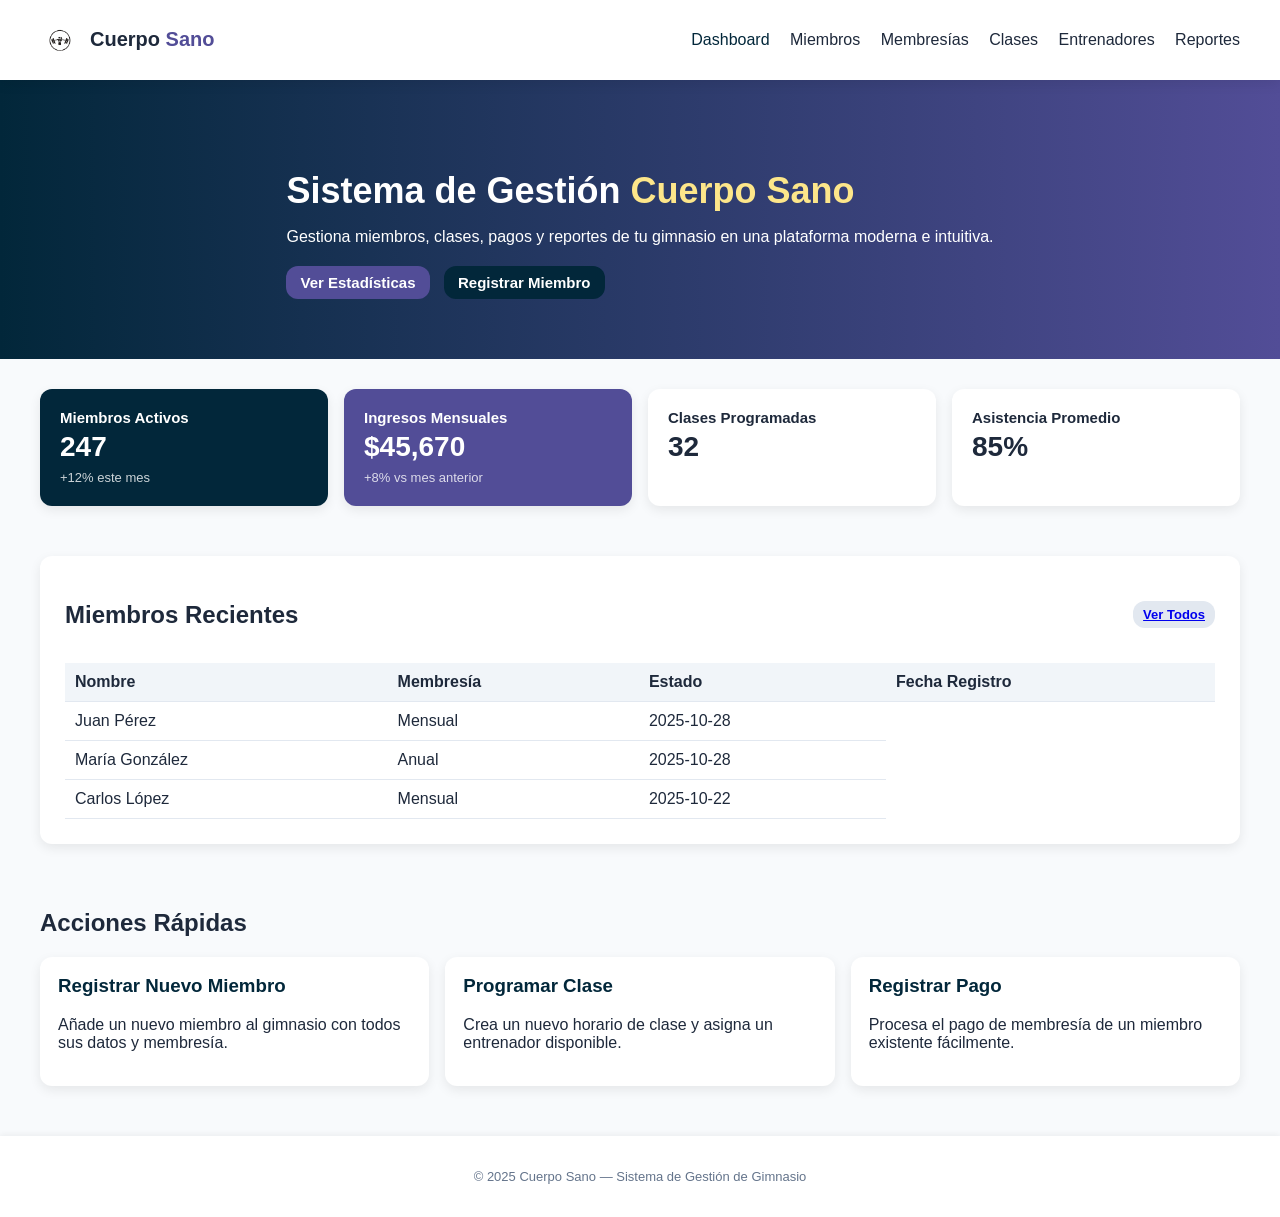
==== index.html @ febf60ef "primer commit" ====
<!DOCTYPE html>
<html lang="es">
<head>
  <meta charset="UTF-8">
  <meta name="viewport" content="width=device-width, initial-scale=1.0">
  <title>Cuerpo Sano - Dashboard</title>
  <link rel="stylesheet" href="/css/style.css">
</head>
<body>
  <header>
    <div class="logo">
      <img src="/img/logo.png" alt="Logo">
      <h1>Cuerpo <span>Sano</span></h1>
    </div>
    <nav>
      <a href="#" class="active">Dashboard</a>
      <a href="/page/miembros.html">Miembros</a>
      <a href="/page/gestion_membresia.html">Membresías</a>
      <a href="/page/clases.html">Clases</a>
      <a href="/page/entrenadores.html">Entrenadores</a>
      <a href="/page/reportes.html">Reportes</a>
    </nav>
  </header>

  <section class="hero">
    <div class="hero-text">
      <h2>Sistema de Gestión <span>Cuerpo Sano</span></h2>
      <p>Gestiona miembros, clases, pagos y reportes de tu gimnasio en una plataforma moderna e intuitiva.</p>
      <div class="hero-buttons">
        <button class="btn orange">Ver Estadísticas</button>
        <button class="btn blue">Registrar Miembro</button>
      </div>
    </div>
  </section>

  <section class="stats">
    <div class="stat-card blue">
      <h3>Miembros Activos</h3>
      <p class="value">247</p>
      <small>+12% este mes</small>
    </div>
    <div class="stat-card orange">
      <h3>Ingresos Mensuales</h3>
      <p class="value">$45,670</p>
      <small>+8% vs mes anterior</small>
    </div>
    <div class="stat-card white">
      <h3>Clases Programadas</h3>
      <p class="value">32</p>
      <small>Esta semana</small>
    </div>
    <div class="stat-card white">
      <h3>Asistencia Promedio</h3>
      <p class="value">85%</p>
      <small>+5% esta semana</small>
    </div>
  </section>

  <section class="members">
    <div class="section-header">
      <h2>Miembros Recientes</h2>
      <a href="#" class="btn small">Ver Todos</a>
    </div>
    <table>
      <thead>
        <tr>
          <th>Nombre</th>
          <th>Membresía</th>
          <th>Estado</th>
          <th>Fecha Registro</th>
        </tr>
      </thead>
      <tbody>
        <tr>
          <td>Juan Pérez</td>
          <td>Mensual</td>
         
          <td>2025-10-28</td>
        </tr>
        <tr>
          <td>María González</td>
          <td>Anual</td>
         
          <td>2025-10-28</td>
        </tr>
        <tr>
          <td>Carlos López</td>
          <td>Mensual</td>
          
          <td>2025-10-22</td>
        </tr>
      </tbody>
    </table>
  </section>

  <section class="actions_dash">
    <h2>Acciones Rápidas</h2>
    <div class="actions-grid">
      <div class="action-card">
        <h3>Registrar Nuevo Miembro</h3>
        <p>Añade un nuevo miembro al gimnasio con todos sus datos y membresía.</p>
      </div>
      <div class="action-card">
        <h3>Programar Clase</h3>
        <p>Crea un nuevo horario de clase y asigna un entrenador disponible.</p>
      </div>
      <div class="action-card">
        <h3>Registrar Pago</h3>
        <p>Procesa el pago de membresía de un miembro existente fácilmente.</p>
      </div>
    </div>
  </section>

  <footer>
    <p>© 2025 Cuerpo Sano — Sistema de Gestión de Gimnasio</p>
  </footer>
</body>
</html>
---- css/style.css ----
:root {
  --blue: #070845;
  --orange: #3000a0;
  --light-bg: #c7d1da;
  --text-dark: #031738;
  --text-light: #032048;
  --radius: 12px;
  --shadow: 0 4px 12px rgba(0, 0, 0, 0.08);
  font-family: "Segoe UI", Roboto, Arial, sans-serif;
}

body {
  margin: 0;
  background: var(--light-bg);
  color: var(--text-dark);
}

/* Header */
header {
  display: flex;
  justify-content: space-between;
  align-items: center;
  padding: 15px 40px;
  background: #fff;
  box-shadow: var(--shadow);
  position: sticky;
  top: 0;
  z-index: 10;
}
.logo {
  display: flex;
  align-items: center;
  gap: 10px;
}
.logo img {
  width: 90px;
  
}
.logo h1 {
  font-size: 20px;
}
.logo span {
  color: var(--orange);
}
nav a {
  text-decoration: none;
  color: var(--text-dark);
  font-weight: 500;
  margin-left: 18px;
  transition: 0.2s;
}
nav a.active, nav a:hover {
  color: var(--blue);
}

/* Hero */
.hero {
  background: linear-gradient(90deg, var(--blue), var(--orange));
  color: #fff;
  padding: 60px 40px;
  display: flex;
  justify-content: center;
}
.hero-text {
  max-width: 900px;
  text-align: left;
}
.hero-text h2 {
  font-size: 36px;
  margin-bottom: 10px;
}
.hero-text span {
  color: #fde68a;
}
.hero-buttons {
  margin-top: 20px;
}
.btn {
  padding: 10px 18px;
  border: none;
  border-radius: var(--radius);
  font-size: 15px;
  font-weight: 600;
  cursor: pointer;
}
.btn.orange {
  background: var(--orange);
  color: white;
  margin-right: 10px;
}
.btn.blue {
  background: var(--blue);
  color: white;
}
.btn.small {
  padding: 6px 12px;
  font-size: 13px;
}

/* Stats */
.stats {
  display: grid;
  grid-template-columns: repeat(auto-fit, minmax(200px, 1fr));
  gap: 16px;
  padding: 30px 40px;
}
.stat-card {
  border-radius: var(--radius);
  padding: 20px;
  box-shadow: var(--shadow);
  color: white;
}
.stat-card.white {
  background: #fff;
  color: var(--text-dark);
}
.stat-card.blue {
  background: var(--blue);
}
.stat-card.orange {
  background: var(--orange);
}
.stat-card h3 {
  font-size: 15px;
  margin: 0;
}
.stat-card .value {
  font-size: 28px;
  font-weight: bold;
  margin-top: 5px;
}
.stat-card small {
  font-size: 13px;
  color: rgba(255, 255, 255, 0.8);
}

/* Members table */
.members {
  background: #fff;
  margin: 20px 40px;
  padding: 25px;
  border-radius: var(--radius);
  box-shadow: var(--shadow);
}
.section-header {
  display: flex;
  justify-content: space-between;
  align-items: center;
  margin-bottom: 15px;
}
table {
  width: 100%;
  border-collapse: collapse;
}
thead {
  background: #f1f5f9;
}
th, td {
  text-align: left;
  padding: 10px;
  border-bottom: 1px solid #e2e8f0;
}
.badge {
  padding: 4px 10px;
  border-radius: 8px;
  font-size: 13px;
  font-weight: 600;
}
.badge.active {
  background: #dcfce7;
  color: #166534;
}

/* Actions */
.actions_dash {
  padding: 25px 40px 50px;
}
.actions-grid {
  display: grid;
  grid-template-columns: repeat(auto-fit, minmax(250px, 1fr));
  gap: 16px;
  margin-top: 15px;
}
.action-card {
  background: #fff;
  padding: 18px;
  border-radius: var(--radius);
  box-shadow: var(--shadow);
}
.action-card h3 {
  margin-top: 0;
  color: var(--blue);
}

/* Footer */
footer {
  text-align: center;
  padding: 20px;
  color: var(--text-light);
  font-size: 14px;
  background: #fff;
  box-shadow: 0 -2px 6px rgba(0,0,0,0.05);
}






/* HEADER */
header {
  display: flex;
  justify-content: space-between;
  align-items: center;
  padding: 15px 40px;
  background: #fff;
  box-shadow: var(--shadow);
}
.logo {
  display: flex;
  align-items: center;
  gap: 10px;
}
.logo img {
  width: 40px;
  height: 40px;
}
.logo span {
  color: var(--orange);
}
nav a {
  text-decoration: none;
  color: var(--text-dark);
  margin-left: 16px;
  font-weight: 500;
}
nav a.active,
nav a:hover {
  color: var(--blue);
}

/* TITLE BAR */
.title-bar {
  display: flex;
  justify-content: space-between;
  align-items: center;
  margin: 30px 40px 10px;
}
.title-bar h2 {
  margin: 0;
}
.title-bar p {
  color: var(--text-light);
  margin: 5px 0 0;
}
.btn.add {
  background: var(--blue);
  color: #fff;
  border: none;
  padding: 10px 16px;
  border-radius: var(--radius);
  font-weight: 600;
  cursor: pointer;
}

/* SEARCH BAR */
.search-bar {
  margin: 0 40px 30px;
}
.search-bar input {
  width: 100%;
  padding: 12px 16px;
  border-radius: var(--radius);
  border: 1px solid #e2e8f0;
  font-size: 15px;
  box-shadow: inset 0 1px 3px rgba(0,0,0,0.05);
}

/* GRID */
.members-grid {
  display: grid;
  grid-template-columns: repeat(auto-fit, minmax(350px, 1fr));
  gap: 20px;
  padding: 0 40px 40px;
}

/* MEMBER CARD */
.member-card {
  background: #fff;
  border-radius: var(--radius);
  box-shadow: var(--shadow);
  padding: 20px;
  position: relative;
}
.member-card h3 {
  margin: 10px 0 8px;
}
.member-card p {
  margin: 4px 0;
  font-size: 15px;
  color: var(--text-dark);
}
.avatar {
  font-size: 40px;
}
.status {
  position: absolute;
  top: 15px;
  right: 15px;
  padding: 4px 10px;
  border-radius: 20px;
  font-size: 13px;
  font-weight: 600;
  color: #fff;
}
.status.active {
  background: var(--blue);
}
.status.expired {
  background: var(--orange);
}
.discount {
  font-weight: 600;
}
.student {
  color: var(--blue);
}
.senior {
  color: var(--orange);
}

/* BUTTONS */
.actions_mem {
  margin-top: 12px;
  display: flex;
  gap: 10px;
}
.btn {
  padding: 8px 12px;
  border-radius: var(--radius);
  border: none;
  cursor: pointer;
  font-weight: 600;
}
.btn.edit {
  background: #e2e8f0;
}
.btn.delete {
  background: #fee2e2;
  color: #b91c1c;
}
.btn:hover {
  opacity: 0.9;
}

/* FOOTER */
footer {
  text-align: center;
  padding: 20px;
  font-size: 13px;
  color: var(--text-light);
  background: #fff;
  box-shadow: 0 -2px 6px rgba(0,0,0,0.05);
}


:root {
  --blue: #02273a;
  --orange: #524d97;
  --bg: #f8fafc;
  --text-dark: #1e293b;
  --text-light: #64748b;
  --radius: 12px;
  --shadow: 0 4px 12px rgba(0, 0, 0, 0.08);
  font-family: "Segoe UI", Roboto, Arial, sans-serif;
}

body {
  margin: 0;
  background: var(--bg);
  color: var(--text-dark);
}

/* HEADER */
header {
  display: flex;
  justify-content: space-between;
  align-items: center;
  padding: 15px 40px;
  background: #fff;
  box-shadow: var(--shadow);
}
.logo {
  display: flex;
  align-items: center;
  gap: 10px;
}
.logo img {
  width: 40px;
}
.logo span {
  color: var(--orange);
}
nav a {
  text-decoration: none;
  color: var(--text-dark);
  margin-left: 16px;
  font-weight: 500;
}
nav a.active,
nav a:hover {
  color: var(--blue);
}

/* TITLE BAR */
.title-bar {
  display: flex;
  justify-content: space-between;
  align-items: center;
  margin: 30px 40px 10px;
}
.title-bar p {
  color: var(--text-light);
  margin-top: 5px;
}
.btn.add {
  background: var(--blue);
  color: white;
  border: none;
  padding: 10px 16px;
  border-radius: var(--radius);
  font-weight: 600;
  cursor: pointer;
}

/* PLANS */
.plans {
  display: grid;
  grid-template-columns: repeat(auto-fit, minmax(320px, 1fr));
  gap: 20px;
  margin: 0 40px 30px;
}
.plan-card {
  background: #fff;
  border-radius: var(--radius);
  box-shadow: var(--shadow);
  padding: 25px;
  position: relative;
}
.plan-card.highlight {
  background: linear-gradient(135deg, var(--blue), var(--orange));
  color: #fff;
}
.tag {
  position: absolute;
  top: 15px;
  right: 15px;
  background: #fff;
  color: var(--orange);
  padding: 3px 10px;
  border-radius: 20px;
  font-size: 12px;
  font-weight: 600;
}
.plan-card h3 {
  margin-top: 0;
}
.price {
  font-size: 28px;
  font-weight: bold;
}
.old {
  text-decoration: line-through;
  font-size: 15px;
  opacity: 0.8;
}
.valid {
  color: var(--text-light);
}
.plan-card ul {
  padding-left: 20px;
  margin-top: 10px;
  margin-bottom: 20px;
}
.plan-card ul li {
  margin: 6px 0;
}
.btn.primary {
  background: var(--blue);
  color: #fff;
  border: none;
  padding: 10px 14px;
  border-radius: var(--radius);
  font-weight: 600;
  cursor: pointer;
}

/* DISCOUNTS */
.discounts {
  display: flex;
  gap: 15px;
  margin: 0 40px 30px;
}
.discount-card {
  flex: 1;
  background: #fefce8;
  border-radius: var(--radius);
  padding: 15px;
  border-left: 4px solid #facc15;
  box-shadow: var(--shadow);
}
.discount-card.orange {
  background: #fff7ed;
  border-color: var(--orange);
}

/* TABLE */
.memberships-table {
  margin: 0 40px 40px;
  background: #fff;
  padding: 20px;
  border-radius: var(--radius);
  box-shadow: var(--shadow);
}
table {
  width: 100%;
  border-collapse: collapse;
}
th, td {
  text-align: left;
  padding: 10px;
  border-bottom: 1px solid #e2e8f0;
}
.btn.small {
  background: #e2e8f0;
  border: none;
  border-radius: var(--radius);
  padding: 6px 10px;
  font-weight: 600;
  cursor: pointer;
}

/* FOOTER */
footer {
  text-align: center;
  padding: 20px;
  color: var(--text-light);
  background: #fff;
  box-shadow: 0 -2px 6px rgba(0,0,0,0.05);
}

:root {
  --blue: #02273a;
  --orange: #524d97;
  --bg: #f8fafc;
  --text-dark: #1e293b;
  --text-light: #64748b;
  --radius: 12px;
  --shadow: 0 4px 12px rgba(0, 0, 0, 0.08);
  font-family: "Segoe UI", Roboto, Arial, sans-serif;
}

body {
  margin: 0;
  background: var(--bg);
  color: var(--text-dark);
}

/* HEADER */
header {
  display: flex;
  justify-content: space-between;
  align-items: center;
  padding: 15px 40px;
  background: #fff;
  box-shadow: var(--shadow);
}
.logo {
  display: flex;
  align-items: center;
  gap: 10px;
}
.logo img {
  width: 40px;
}
.logo span {
  color: var(--orange);
}
nav a {
  text-decoration: none;
  color: var(--text-dark);
  margin-left: 16px;
  font-weight: 500;
}
nav a.active,
nav a:hover {
  color: var(--blue);
}

/* TITLE BAR */
.title-bar {
  display: flex;
  justify-content: space-between;
  align-items: center;
  margin: 30px 40px 10px;
}
.title-bar p {
  color: var(--text-light);
  margin-top: 5px;
}
.btn.add {
  background: var(--blue);
  color: white;
  border: none;
  padding: 10px 16px;
  border-radius: var(--radius);
  font-weight: 600;
  cursor: pointer;
}

/* GRID */
.classes-grid {
  display: grid;
  grid-template-columns: repeat(auto-fit, minmax(320px, 1fr));
  gap: 20px;
  padding: 0 40px 40px;
}

/* CARD */
.class-card {
  background: #fff;
  border-radius: var(--radius);
  box-shadow: var(--shadow);
  padding: 20px;
  position: relative;
}
.class-card h3 {
  margin-top: 0;
}
.class-card p {
  margin: 4px 0;
  color: var(--text-dark);
}
.status {
  position: absolute;
  top: 15px;
  right: 15px;
  font-size: 13px;
  font-weight: 600;
  padding: 4px 10px;
  border-radius: 20px;
  color: #fff;
}
.status.available {
  background: var(--blue);
}
.status.full {
  background: var(--red);
}

/* CAPACITY */
.capacity {
  margin-top: 10px;
}
.capacity span {
  font-size: 14px;
  color: var(--text-light);
}
.bar {
  background: #e5e7eb;
  height: 6px;
  border-radius: 10px;
  margin-top: 4px;
}
.fill {
  height: 6px;
  border-radius: 10px;
}
.fill.blue {
  background: var(--blue);
}
.fill.orange {
  background: var(--orange);
}
.fill.red {
  background: var(--red);
}

/* BUTTONS */
.actions {
  display: flex;
  justify-content: space-between;
  margin-top: 15px;
}
.btn {
  padding: 8px 14px;
  border-radius: var(--radius);
  border: none;
  cursor: pointer;
  font-weight: 600;
  background: #e2e8f0;
}
.btn.primary {
  background: var(--blue);
  color: #fff;
}
.btn:hover {
  opacity: 0.9;
}

/* FOOTER */
footer {
  text-align: center;
  padding: 20px;
  color: var(--text-light);
  background: #fff;
  box-shadow: 0 -2px 6px rgba(0,0,0,0.05);
}

:root {
  --blue: #02273a;
  --orange: #524d97;
  --bg: #f8fafc;
  --text-dark: #1e293b;
  --text-light: #64748b;
  --radius: 12px;
  --shadow: 0 4px 12px rgba(0, 0, 0, 0.08);
  font-family: "Segoe UI", Roboto, Arial, sans-serif;
}

body {
  margin: 0;
  background: var(--bg);
  color: var(--text-dark);
}

/* HEADER */
header {
  display: flex;
  justify-content: space-between;
  align-items: center;
  padding: 15px 40px;
  background: #fff;
  box-shadow: var(--shadow);
}
.logo {
  display: flex;
  align-items: center;
  gap: 10px;
}
.logo img {
  width: 40px;
}
.logo span {
  color: var(--orange);
}
nav a {
  text-decoration: none;
  color: var(--text-dark);
  margin-left: 16px;
  font-weight: 500;
}
nav a.active,
nav a:hover {
  color: var(--blue);
}

/* TITLE BAR */
.title-bar {
  display: flex;
  justify-content: space-between;
  align-items: center;
  margin: 30px 40px 10px;
}
.title-bar p {
  color: var(--text-light);
  margin-top: 5px;
}
.btn.add {
  background: var(--blue);
  color: white;
  border: none;
  padding: 10px 16px;
  border-radius: var(--radius);
  font-weight: 600;
  cursor: pointer;
}

/* GRID */
.trainers-grid {
  display: grid;
  grid-template-columns: repeat(auto-fit, minmax(320px, 1fr));
  gap: 20px;
  padding: 0 40px 40px;
}

/* CARD */
.trainer-card {
  background: #fff;
  border-radius: var(--radius);
  box-shadow: var(--shadow);
  padding: 20px;
  position: relative;
  text-align: left;
}
.avatar {
  width: 55px;
  height: 55px;
  border-radius: 50%;
  background: linear-gradient(135deg, var(--blue), var(--orange));
  color: #fff;
  font-weight: bold;
  font-size: 20px;
  display: flex;
  align-items: center;
  justify-content: center;
  margin-bottom: 10px;
}
.trainer-card h3 {
  margin: 0;
  display: flex;
  justify-content: space-between;
  align-items: center;
}
.rating {
  font-size: 14px;
  color: #f59e0b;
}
.trainer-card p {
  margin: 6px 0;
  color: var(--text-dark);
}
.specialties, .classes {
  margin-top: 10px;
}
.tag {
  display: inline-block;
  padding: 4px 10px;
  border-radius: 12px;
  font-size: 13px;
  font-weight: 600;
  color: #fff;
  margin: 3px 3px 0 0;
}
.tag.blue { background: var(--blue); }
.tag.orange { background: var(--orange); }
.tag.red { background: var(--red); }

/* BUTTONS */
.actions {
  display: flex;
  justify-content: space-between;
  margin-top: 15px;
}
.btn {
  padding: 8px 14px;
  border-radius: var(--radius);
  border: none;
  cursor: pointer;
  font-weight: 600;
  background: #e2e8f0;
}
.btn.primary {
  background: var(--blue);
  color: #fff;
}
.btn:hover {
  opacity: 0.9;
}

/* FOOTER */
footer {
  text-align: center;
  padding: 20px;
  color: var(--text-light);
  background: #fff;
  box-shadow: 0 -2px 6px rgba(0,0,0,0.05);
}

:root {
  --blue: #02273a;
  --orange: #524d97;
  --bg: #f8fafc;
  --text-dark: #1e293b;
  --text-light: #64748b;
  --radius: 12px;
  --shadow: 0 4px 12px rgba(0, 0, 0, 0.08);
  font-family: "Segoe UI", Roboto, Arial, sans-serif;
}

body {
  margin: 0;
  background: var(--bg);
  color: var(--text-dark);
}

/* HEADER */
header {
  display: flex;
  justify-content: space-between;
  align-items: center;
  padding: 15px 40px;
  background: #fff;
  box-shadow: var(--shadow);
}
.logo {
  display: flex;
  align-items: center;
  gap: 10px;
}
.logo img {
  width: 40px;
}
.logo span {
  color: var(--orange);
}
nav a {
  text-decoration: none;
  color: var(--text-dark);
  margin-left: 16px;
  font-weight: 500;
}
nav a.active,
nav a:hover {
  color: var(--blue);
}

/* TITLE BAR */
.title-bar {
  display: flex;
  justify-content: space-between;
  align-items: center;
  margin: 30px 40px 10px;
}
.title-bar p {
  color: var(--text-light);
  margin-top: 5px;
}
.btn.add {
  background: var(--blue);
  color: white;
  border: none;
  padding: 10px 16px;
  border-radius: var(--radius);
  font-weight: 600;
  cursor: pointer;
}

/* SUMMARY CARDS */
.summary {
  display: grid;
  grid-template-columns: repeat(auto-fit, minmax(220px, 1fr));
  gap: 16px;
  margin: 0 40px 30px;
}
.card {
  border-radius: var(--radius);
  box-shadow: var(--shadow);
  padding: 18px;
  background: #fff;
}
.card.blue {
  background: var(--blue);
  color: white;
}
.card.orange {
  background: var(--orange);
  color: white;
}
.card h3 {
  margin: 0;
  font-size: 15px;
}
.value {
  font-size: 26px;
  font-weight: bold;
  margin: 5px 0;
}
small {
  font-size: 13px;
  color: var(--text-light);
}

/* CHART */
.chart {
  background: #fff;
  margin: 0 40px 30px;
  border-radius: var(--radius);
  box-shadow: var(--shadow);
  padding: 20px;
}
.bars {
  display: flex;
  align-items: flex-end;
  justify-content: space-around;
  height: 180px;
  margin-top: 10px;
}
.bar {
  width: 30px;
  background: var(--blue);
  border-radius: 8px 8px 0 0;
  text-align: center;
  color: #fff;
  position: relative;
}
.bar span {
  position: absolute;
  bottom: -20px;
  width: 100%;
  color: var(--text-light);
  font-size: 13px;
}

/* STATS GRID */
.stats-grid {
  display: grid;
  grid-template-columns: repeat(auto-fit, minmax(350px, 1fr));
  gap: 20px;
  margin: 0 40px 40px;
}
.stats-grid .card {
  background: #fff;
  border-radius: var(--radius);
  box-shadow: var(--shadow);
  padding: 20px;
}

/* PROGRESS */
.progress p {
  display: flex;
  justify-content: space-between;
  margin: 8px 0 2px;
}
.bar {
  height: 8px;
  background: #e2e8f0;
  border-radius: 10px;
  margin-bottom: 6px;
}
.fill.orange {
  height: 8px;
  background: var(--orange);
  border-radius: 10px;
}

/* RANKING */
.ranking {
  list-style: none;
  padding: 0;
  margin: 0;
}
.ranking li {
  display: flex;
  justify-content: space-between;
  align-items: center;
  padding: 6px 0;
  border-bottom: 1px solid #e5e7eb;
}
.rank {
  display: inline-block;
  width: 22px;
  height: 22px;
  text-align: center;
  border-radius: 50%;
  color: white;
  font-size: 13px;
  font-weight: bold;
  margin-right: 10px;
}
.rank.blue { background: var(--blue); }
.rank.orange { background: var(--orange); }
.rank.green { background: var(--green); }
.rank.gray { background: var(--gray); }
.right {
  font-size: 14px;
  color: var(--text-light);
}
.right small {
  color: var(--text-light);
  font-size: 12px;
  margin-left: 6px;
}

/* FOOTER */
footer {
  text-align: center;
  padding: 20px;
  color: var(--text-light);
  background: #fff;
  box-shadow: 0 -2px 6px rgba(0,0,0,0.05);
}
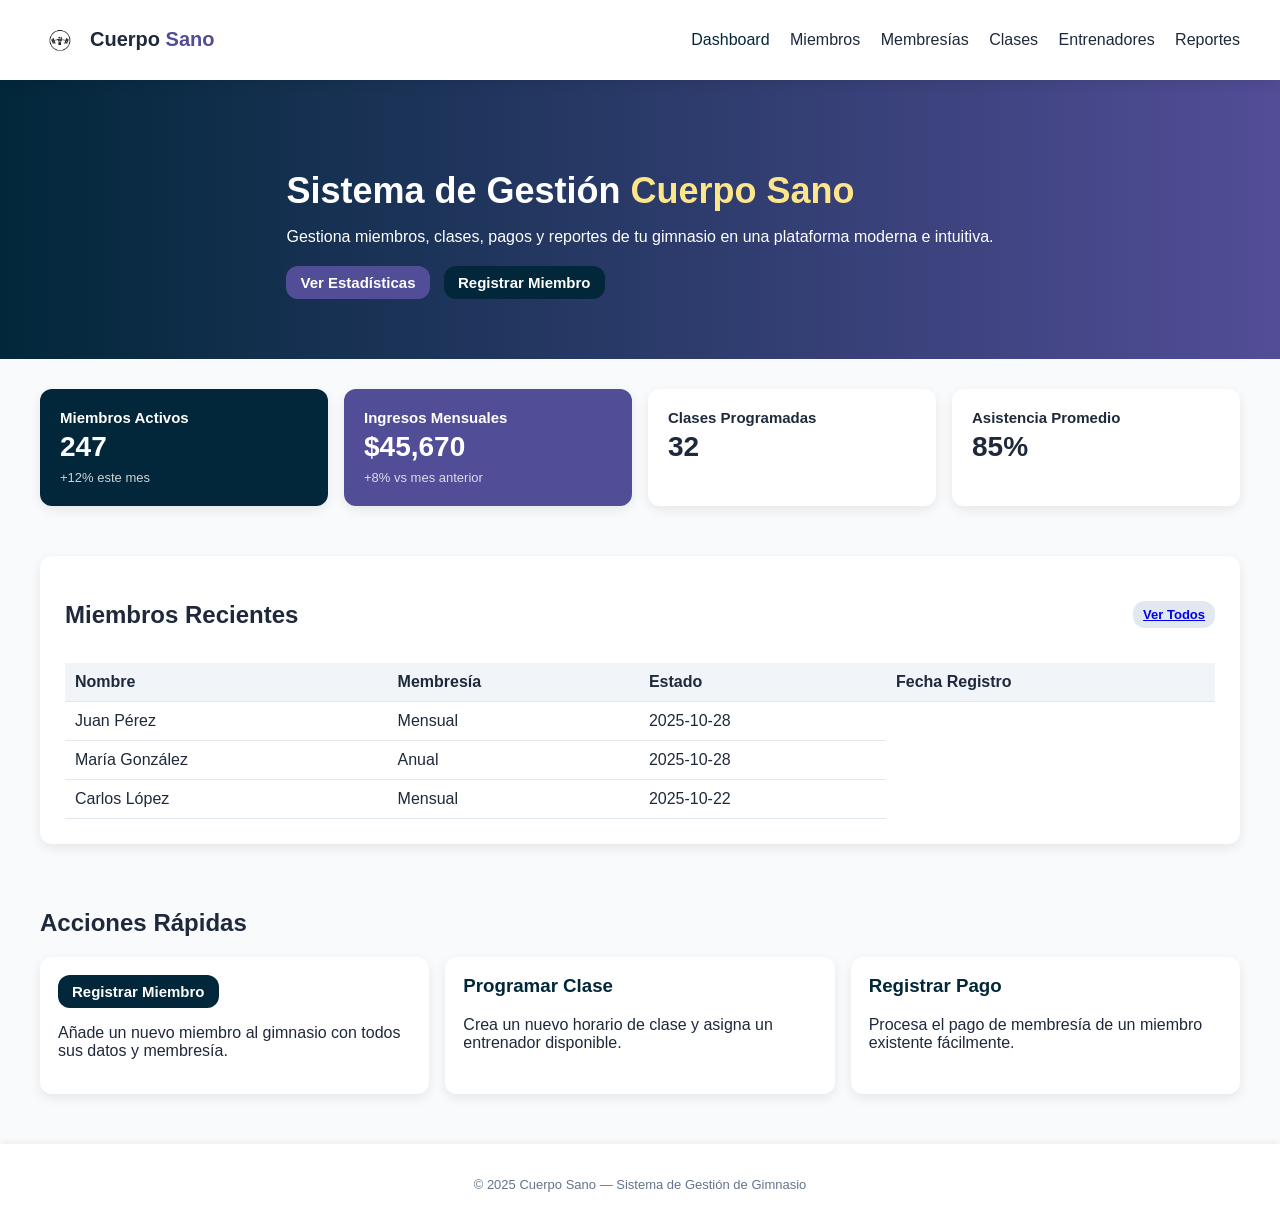
==== commit a1b34e28: "miembro" ====
--- a/index.html
+++ b/index.html
@@ -4,7 +4,7 @@
   <meta charset="UTF-8">
   <meta name="viewport" content="width=device-width, initial-scale=1.0">
   <title>Cuerpo Sano - Dashboard</title>
-  <link rel="stylesheet" href="/css/style.css">
+  <link rel="stylesheet" href="css/style.css">
 </head>
 <body>
   <header>
@@ -28,7 +28,7 @@
       <p>Gestiona miembros, clases, pagos y reportes de tu gimnasio en una plataforma moderna e intuitiva.</p>
       <div class="hero-buttons">
         <button class="btn orange">Ver Estadísticas</button>
-        <button class="btn blue">Registrar Miembro</button>
+        <button class="btn blue" id="btn-abrir-modal">Registrar Miembro</button>
       </div>
     </div>
   </section>
@@ -97,7 +97,7 @@
     <h2>Acciones Rápidas</h2>
     <div class="actions-grid">
       <div class="action-card">
-        <h3>Registrar Nuevo Miembro</h3>
+        <button class="btn blue" id="btn-abrir-modal">Registrar Miembro</button>
         <p>Añade un nuevo miembro al gimnasio con todos sus datos y membresía.</p>
       </div>
       <div class="action-card">
@@ -114,5 +114,54 @@
   <footer>
     <p>© 2025 Cuerpo Sano — Sistema de Gestión de Gimnasio</p>
   </footer>
+
+<div id="modal-crear-miembro" class="modal-overlay hidden">
+  <div class="modal-content">
+    
+    <button id="btn-cerrar-modal" class="modal-close-btn">&times;</button>
+    
+    <h2>Registrar Nuevo Miembro</h2>
+    <p>Completa los datos para añadir un nuevo miembro.</p>
+    
+    <form id="form-crear-miembro">
+      <div class="form-group">
+        <label for="input-nombre">Nombre(s)</label>
+        <input type="text" id="input-nombre" name="first_name" required>
+      </div>
+      
+      <div class="form-group">
+        <label for="input-apellido">Apellido(s)</label>
+        <input type="text" id="input-apellido" name="last_name" required>
+      </div>
+      
+      <div class="form-group">
+        <label for="input-email">Email</label>
+        <input type="email" id="input-email" name="email" required>
+      </div>
+
+      <div class="form-group">
+        <label for="input-dni">DNI</label>
+        <input type="text" id="input-dni" name="dni" required>
+      </div>
+      
+      <div class="form-group">
+        <label for="input-telefono">Teléfono</label>
+        <input type="tel" id="input-telefono" name="phone">
+      </div>
+      
+      <div class="form-group">
+        <label for="input-nacimiento">Fecha de Nacimiento</label>
+        <input type="date" id="input-nacimiento" name="birth_date">
+      </div>
+      
+      <div class="form-actions">
+        <button type="button" id="btn-cancelar-modal" class="btn btn-cancel">Cancelar</button>
+        <button type="submit" class="btn btn-submit">Guardar Miembro</button>
+      </div>
+    </form>
+    
+  </div>
+</div>
+<script src="/js/index.js" defer></script>
 </body>
 </html>
--- a/css/style.css
+++ b/css/style.css
@@ -1090,3 +1090,97 @@
   background: #fff;
   box-shadow: 0 -2px 6px rgba(0,0,0,0.05);
 }
+/* ==== ESTILOS DEL MODAL (Pégalos al final de style.css) ==== */
+
+/* El fondo oscuro que cubre la página */
+.modal-overlay {
+  position: fixed;
+  top: 0;
+  left: 0;
+  width: 100%;
+  height: 100%;
+  background: rgba(0, 0, 0, 0.6);
+  display: flex;
+  align-items: center;
+  justify-content: center;
+  z-index: 1000;
+  opacity: 1;
+  transition: opacity 0.3s ease;
+}
+
+/* El contenedor blanco del formulario */
+.modal-content {
+  background: #fff;
+  padding: 25px 30px;
+  border-radius: var(--radius);
+  box-shadow: var(--shadow);
+  width: 100%;
+  max-width: 500px;
+  position: relative;
+  transform: translateY(0);
+  transition: transform 0.3s ease;
+}
+
+/* La clase MÁS IMPORTANTE que oculta el modal */
+.modal-overlay.hidden {
+  opacity: 0;
+  pointer-events: none; /* No se puede hacer clic cuando está oculto */
+}
+.modal-overlay.hidden .modal-content {
+  /* Efecto de que "cae" un poquito */
+  transform: translateY(-20px);
+}
+
+/* Botón de cerrar (la 'X') */
+.modal-close-btn {
+  position: absolute;
+  top: 10px;
+  right: 15px;
+  font-size: 28px;
+  color: #aaa;
+  background: none;
+  border: none;
+  cursor: pointer;
+  padding: 0;
+  line-height: 1;
+}
+.modal-close-btn:hover {
+  color: #333;
+}
+
+/* Estilos del Formulario dentro del modal */
+.form-group {
+  margin-bottom: 15px;
+}
+.form-group label {
+  display: block;
+  margin-bottom: 5px;
+  font-weight: 600;
+  color: var(--text-dark);
+}
+.form-group input {
+  width: 100%;
+  padding: 10px 12px;
+  border: 1px solid #ccc;
+  border-radius: 8px;
+  font-size: 15px;
+  box-sizing: border-box; /* Importante */
+}
+
+.form-actions {
+  margin-top: 25px;
+  display: flex;
+  justify-content: flex-end;
+  gap: 10px;
+}
+.form-actions .btn {
+  padding: 10px 16px;
+}
+.form-actions .btn.btn-cancel {
+  background: #e2e8f0;
+  color: var(--text-dark);
+}
+.form-actions .btn.btn-submit {
+  background: var(--blue);
+  color: #fff;
+}
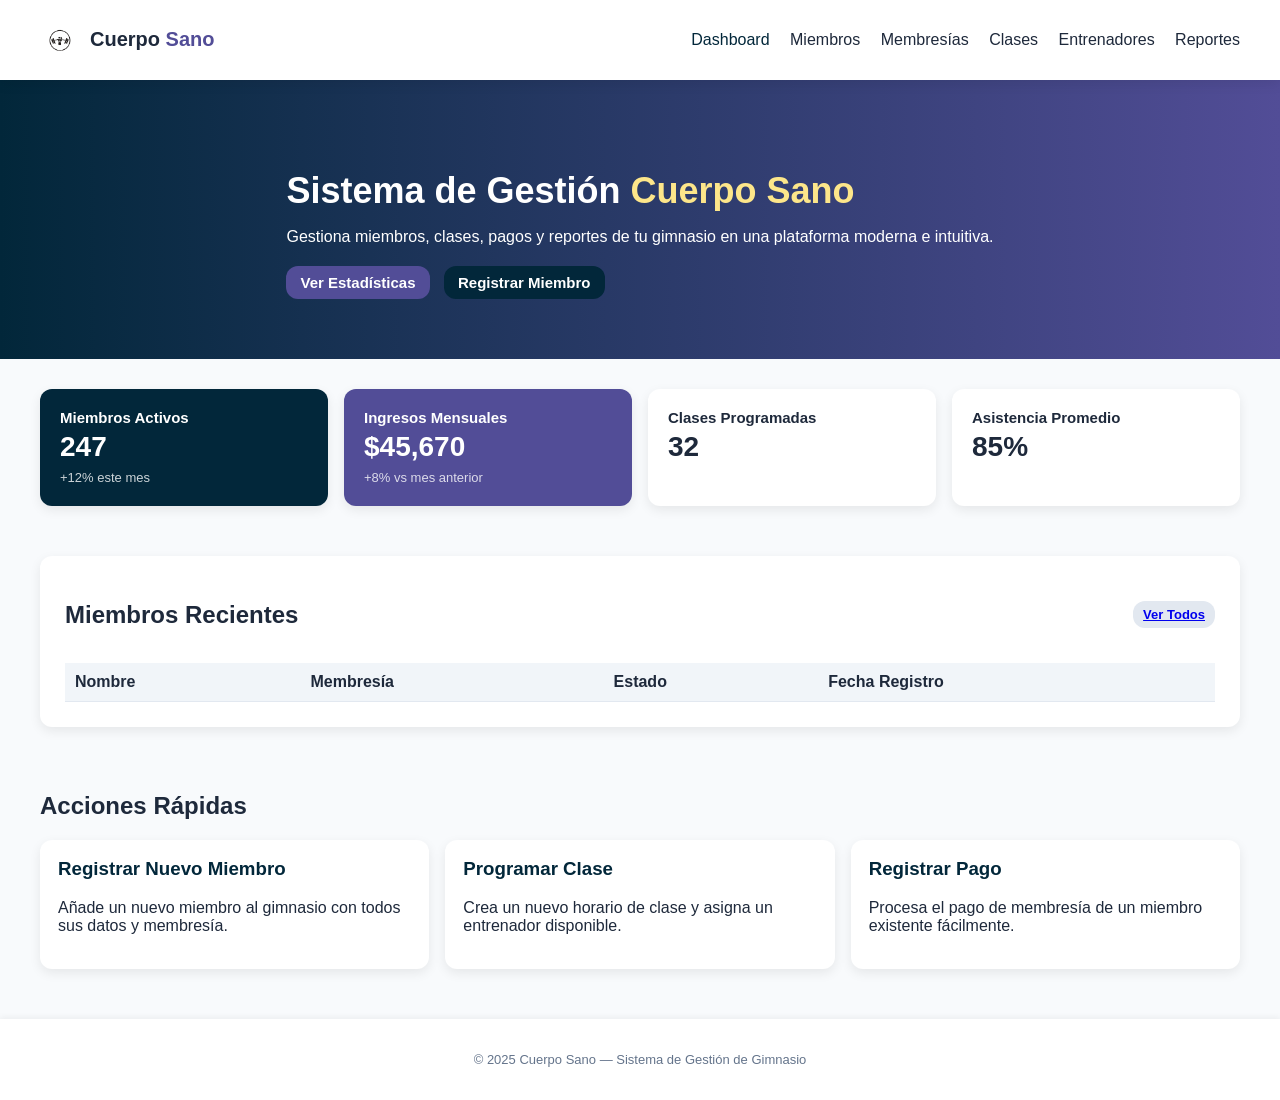
==== commit 7c40a137: "Cambios" ====
--- a/index.html
+++ b/index.html
@@ -4,7 +4,7 @@
   <meta charset="UTF-8">
   <meta name="viewport" content="width=device-width, initial-scale=1.0">
   <title>Cuerpo Sano - Dashboard</title>
-  <link rel="stylesheet" href="css/style.css">
+  <link rel="stylesheet" href="/css/style.css">
 </head>
 <body>
   <header>
@@ -28,17 +28,17 @@
       <p>Gestiona miembros, clases, pagos y reportes de tu gimnasio en una plataforma moderna e intuitiva.</p>
       <div class="hero-buttons">
         <button class="btn orange">Ver Estadísticas</button>
-        <button class="btn blue" id="btn-abrir-modal">Registrar Miembro</button>
+        <button class="btn blue">Registrar Miembro</button>
       </div>
     </div>
   </section>
 
   <section class="stats">
-    <div class="stat-card blue">
-      <h3>Miembros Activos</h3>
-      <p class="value">247</p>
-      <small>+12% este mes</small>
-    </div>
+    <div class="stat-card blue" >
+  <h3>Miembros Activos</h3>
+  <p class="value" id="active-members-count">247</p> 
+  <small id="active-members-percent">+12% este mes</small>
+</div>
     <div class="stat-card orange">
       <h3>Ingresos Mensuales</h3>
       <p class="value">$45,670</p>
@@ -56,10 +56,10 @@
     </div>
   </section>
 
-  <section class="members">
+ <section class="members">
     <div class="section-header">
       <h2>Miembros Recientes</h2>
-      <a href="#" class="btn small">Ver Todos</a>
+      <a href="/page/miembros.html" class="btn small">Ver Todos</a>
     </div>
     <table>
       <thead>
@@ -71,25 +71,7 @@
         </tr>
       </thead>
       <tbody>
-        <tr>
-          <td>Juan Pérez</td>
-          <td>Mensual</td>
-         
-          <td>2025-10-28</td>
-        </tr>
-        <tr>
-          <td>María González</td>
-          <td>Anual</td>
-         
-          <td>2025-10-28</td>
-        </tr>
-        <tr>
-          <td>Carlos López</td>
-          <td>Mensual</td>
-          
-          <td>2025-10-22</td>
-        </tr>
-      </tbody>
+        </tbody>
     </table>
   </section>
 
@@ -97,7 +79,7 @@
     <h2>Acciones Rápidas</h2>
     <div class="actions-grid">
       <div class="action-card">
-        <button class="btn blue" id="btn-abrir-modal">Registrar Miembro</button>
+        <h3>Registrar Nuevo Miembro</h3>
         <p>Añade un nuevo miembro al gimnasio con todos sus datos y membresía.</p>
       </div>
       <div class="action-card">
@@ -114,54 +96,5 @@
   <footer>
     <p>© 2025 Cuerpo Sano — Sistema de Gestión de Gimnasio</p>
   </footer>
-
-<div id="modal-crear-miembro" class="modal-overlay hidden">
-  <div class="modal-content">
-    
-    <button id="btn-cerrar-modal" class="modal-close-btn">&times;</button>
-    
-    <h2>Registrar Nuevo Miembro</h2>
-    <p>Completa los datos para añadir un nuevo miembro.</p>
-    
-    <form id="form-crear-miembro">
-      <div class="form-group">
-        <label for="input-nombre">Nombre(s)</label>
-        <input type="text" id="input-nombre" name="first_name" required>
-      </div>
-      
-      <div class="form-group">
-        <label for="input-apellido">Apellido(s)</label>
-        <input type="text" id="input-apellido" name="last_name" required>
-      </div>
-      
-      <div class="form-group">
-        <label for="input-email">Email</label>
-        <input type="email" id="input-email" name="email" required>
-      </div>
-
-      <div class="form-group">
-        <label for="input-dni">DNI</label>
-        <input type="text" id="input-dni" name="dni" required>
-      </div>
-      
-      <div class="form-group">
-        <label for="input-telefono">Teléfono</label>
-        <input type="tel" id="input-telefono" name="phone">
-      </div>
-      
-      <div class="form-group">
-        <label for="input-nacimiento">Fecha de Nacimiento</label>
-        <input type="date" id="input-nacimiento" name="birth_date">
-      </div>
-      
-      <div class="form-actions">
-        <button type="button" id="btn-cancelar-modal" class="btn btn-cancel">Cancelar</button>
-        <button type="submit" class="btn btn-submit">Guardar Miembro</button>
-      </div>
-    </form>
-    
-  </div>
-</div>
-<script src="/js/index.js" defer></script>
 </body>
 </html>
--- a/css/style.css
+++ b/css/style.css
@@ -401,6 +401,7 @@
 .logo span {
   color: var(--orange);
 }
+
 nav a {
   text-decoration: none;
   color: var(--text-dark);
@@ -455,7 +456,7 @@
   position: absolute;
   top: 15px;
   right: 15px;
-  background: #fff;
+  background: #861774;
   color: var(--orange);
   padding: 3px 10px;
   border-radius: 20px;
@@ -1090,6 +1091,8 @@
   background: #fff;
   box-shadow: 0 -2px 6px rgba(0,0,0,0.05);
 }
+<<<<<<< Updated upstream
+=======
 /* ==== ESTILOS DEL MODAL (Pégalos al final de style.css) ==== */
 
 /* El fondo oscuro que cubre la página */
@@ -1108,17 +1111,23 @@
   transition: opacity 0.3s ease;
 }
 
-/* El contenedor blanco del formulario */
+/* El contenedor blanco del formulario (MODIFICADO) */
 .modal-content {
   background: #fff;
   padding: 25px 30px;
   border-radius: var(--radius);
   box-shadow: var(--shadow);
   width: 100%;
-  max-width: 500px;
+  max-width: 500px; 
   position: relative;
   transform: translateY(0);
   transition: transform 0.3s ease;
+
+  /* --- LÍNEAS AÑADIDAS --- */
+  /* 1. Altura máxima: no más del 85% de la altura de la ventana */
+  max-height: 85vh; 
+  /* 2. Si el contenido se desborda, muestra una barra de scroll */
+  overflow-y: auto; 
 }
 
 /* La clase MÁS IMPORTANTE que oculta el modal */
@@ -1184,3 +1193,17 @@
   background: var(--blue);
   color: #fff;
 }
+
+@media (max-width: 600px) {
+  .modal-content {
+    width: 90vw;
+    max-width: 90vw;
+    padding: 25px 20px;
+    max-height: 85vh;
+    overflow-y: auto; 
+  }
+  .modal-content h2 {
+    font-size: 1.3rem;
+  }
+}
+>>>>>>> Stashed changes
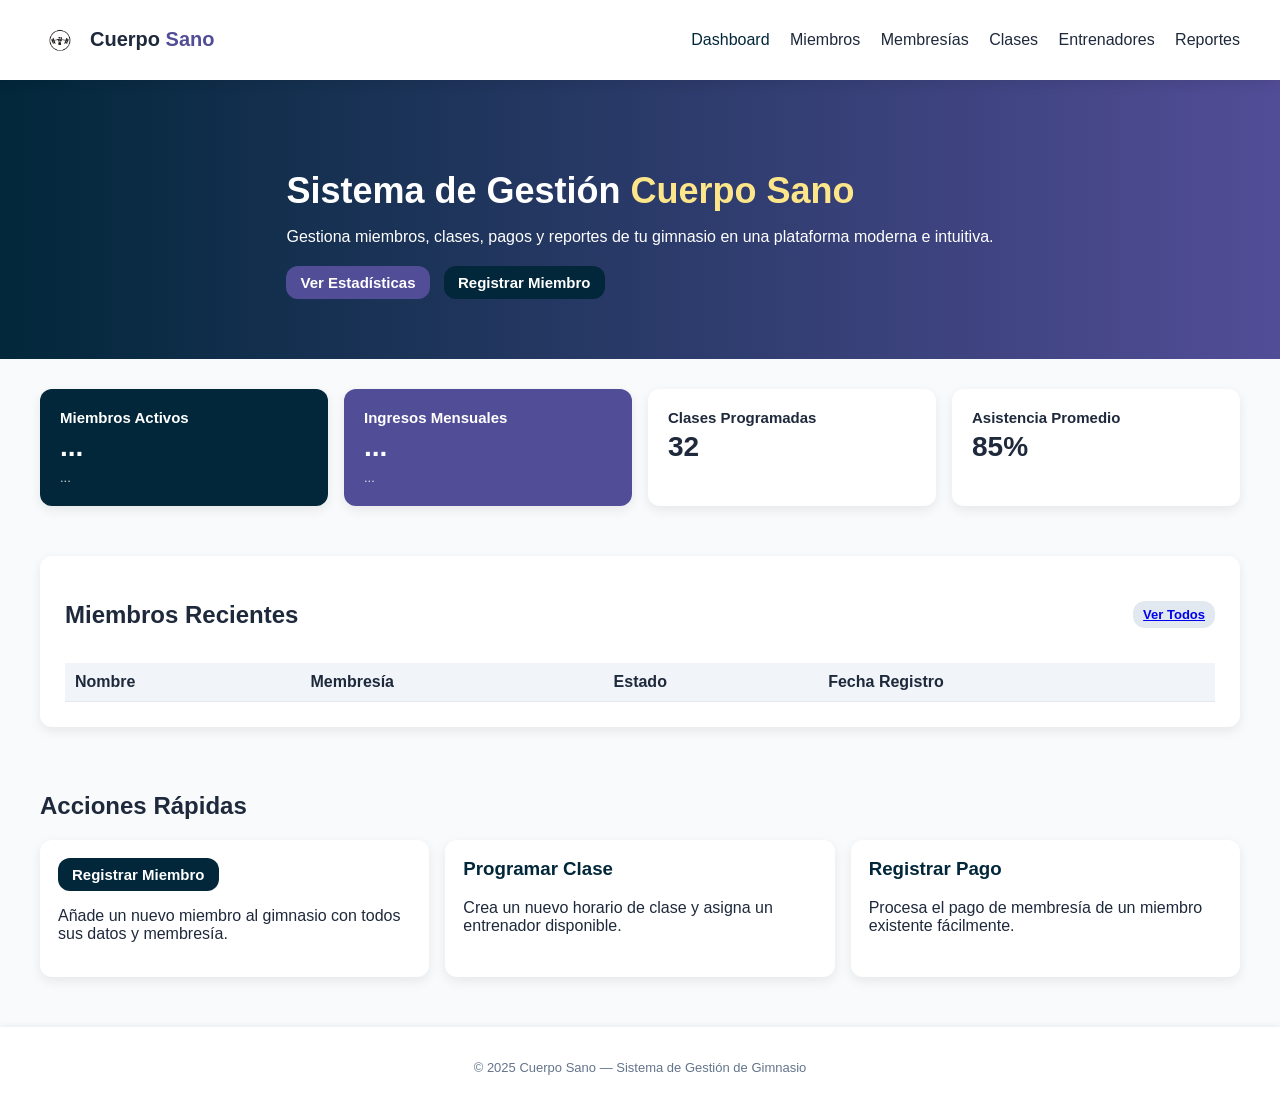
==== commit cb5d2e44: "nuevos cambios" ====
--- a/index.html
+++ b/index.html
@@ -4,7 +4,7 @@
   <meta charset="UTF-8">
   <meta name="viewport" content="width=device-width, initial-scale=1.0">
   <title>Cuerpo Sano - Dashboard</title>
-  <link rel="stylesheet" href="/css/style.css">
+  <link rel="stylesheet" href="css/style.css">
 </head>
 <body>
   <header>
@@ -28,21 +28,21 @@
       <p>Gestiona miembros, clases, pagos y reportes de tu gimnasio en una plataforma moderna e intuitiva.</p>
       <div class="hero-buttons">
         <button class="btn orange">Ver Estadísticas</button>
-        <button class="btn blue">Registrar Miembro</button>
+        <button class="btn blue" id="btn-abrir-modal">Registrar Miembro</button>
       </div>
     </div>
   </section>
 
   <section class="stats">
-    <div class="stat-card blue" >
-  <h3>Miembros Activos</h3>
-  <p class="value" id="active-members-count">247</p> 
-  <small id="active-members-percent">+12% este mes</small>
-</div>
+    <div class="stat-card blue">
+      <h3>Miembros Activos</h3>
+      <p class="value" id="active-members-count">...</p>
+      <small id="active-members-percent">...</small> 
+    </div>
     <div class="stat-card orange">
       <h3>Ingresos Mensuales</h3>
-      <p class="value">$45,670</p>
-      <small>+8% vs mes anterior</small>
+      <p class="value" id="monthly-revenue">...</p>
+      <small>...</small>
     </div>
     <div class="stat-card white">
       <h3>Clases Programadas</h3>
@@ -56,7 +56,7 @@
     </div>
   </section>
 
- <section class="members">
+  <section class="members">
     <div class="section-header">
       <h2>Miembros Recientes</h2>
       <a href="/page/miembros.html" class="btn small">Ver Todos</a>
@@ -70,7 +70,7 @@
           <th>Fecha Registro</th>
         </tr>
       </thead>
-      <tbody>
+      <tbody id="miembros-recientes-tbody">
         </tbody>
     </table>
   </section>
@@ -79,7 +79,7 @@
     <h2>Acciones Rápidas</h2>
     <div class="actions-grid">
       <div class="action-card">
-        <h3>Registrar Nuevo Miembro</h3>
+        <button class="btn blue">Registrar Miembro</button>
         <p>Añade un nuevo miembro al gimnasio con todos sus datos y membresía.</p>
       </div>
       <div class="action-card">
@@ -96,5 +96,71 @@
   <footer>
     <p>© 2025 Cuerpo Sano — Sistema de Gestión de Gimnasio</p>
   </footer>
+
+<div id="modal-crear-miembro" class="modal-overlay hidden">
+  <div class="modal-content">
+    
+    <button id="btn-cerrar-modal" class="modal-close-btn">&times;</button>
+    
+    <h2>Registrar Nuevo Miembro</h2>
+    <p>Completa los datos para añadir un nuevo miembro.</p>
+    
+    <form id="form-crear-miembro">
+      <div class="form-group">
+        <label for="input-nombre">Nombre(s)</label>
+        <input type="text" id="input-nombre" name="first_name" required>
+      </div>
+      <div class="form-group">
+        <label for="input-apellido">Apellido(s)</label>
+        <input type="text" id="input-apellido" name="last_name" required>
+      </div>
+      <div class="form-group">
+        <label for="input-email">Email</label>
+        <input type="email" id="input-email" name="email" required>
+      </div>
+      <div class="form-group">
+        <label for="input-dni">DNI</label>
+        <input type="text" id="input-dni" name="dni" required>
+      </div>
+      <div class="form-group">
+        <label for="input-telefono">Teléfono</label>
+        <input type="tel" id="input-telefono" name="phone" required>
+      </div>
+      <div class="form-group">
+        <label for="input-address">Dirección</label>
+        <input type="text" id="input-address" name="address" required>
+      </div>
+      
+      <div class="form-group">
+        <label for="input-member-type">Tipo de Miembro</label>
+        <select id="input-member-type" name="member_type" required>
+          <option value="regular">Regular (Sin Membresía)</option>
+          <option value="premium">Premium</option>
+          <option value="vip">VIP</option>
+        </select>
+      </div>
+      <div class="form-group">
+        <label for="input-discount-type">Tipo de Descuento</label>
+        <select id="input-discount-type" name="discount_type" required>
+          <option value="none">Ninguno</option>
+          <option value="student">Estudiante (20%)</option>
+          <option value="senior">Adulto Mayor (40%)</option>
+        </select>
+      </div>
+      
+      <div class="form-group">
+        <label for="input-nacimiento">Fecha de Nacimiento</label>
+        <input type="date" id="input-nacimiento" name="date_of_birth" required>
+      </div>
+      
+      <div class="form-actions">
+        <button type="button" id="btn-cancelar-modal" class="btn btn-cancel">Cancelar</button>
+        <button type="submit" class="btn btn-submit">Guardar Miembro</button>
+      </div>
+    </form>
+    
+  </div>
+</div>
+<script src="/js/index.js" defer></script>
 </body>
-</html>
+</html>
--- a/css/style.css
+++ b/css/style.css
@@ -1091,8 +1091,6 @@
   background: #fff;
   box-shadow: 0 -2px 6px rgba(0,0,0,0.05);
 }
-<<<<<<< Updated upstream
-=======
 /* ==== ESTILOS DEL MODAL (Pégalos al final de style.css) ==== */
 
 /* El fondo oscuro que cubre la página */
@@ -1206,4 +1204,3 @@
     font-size: 1.3rem;
   }
 }
->>>>>>> Stashed changes
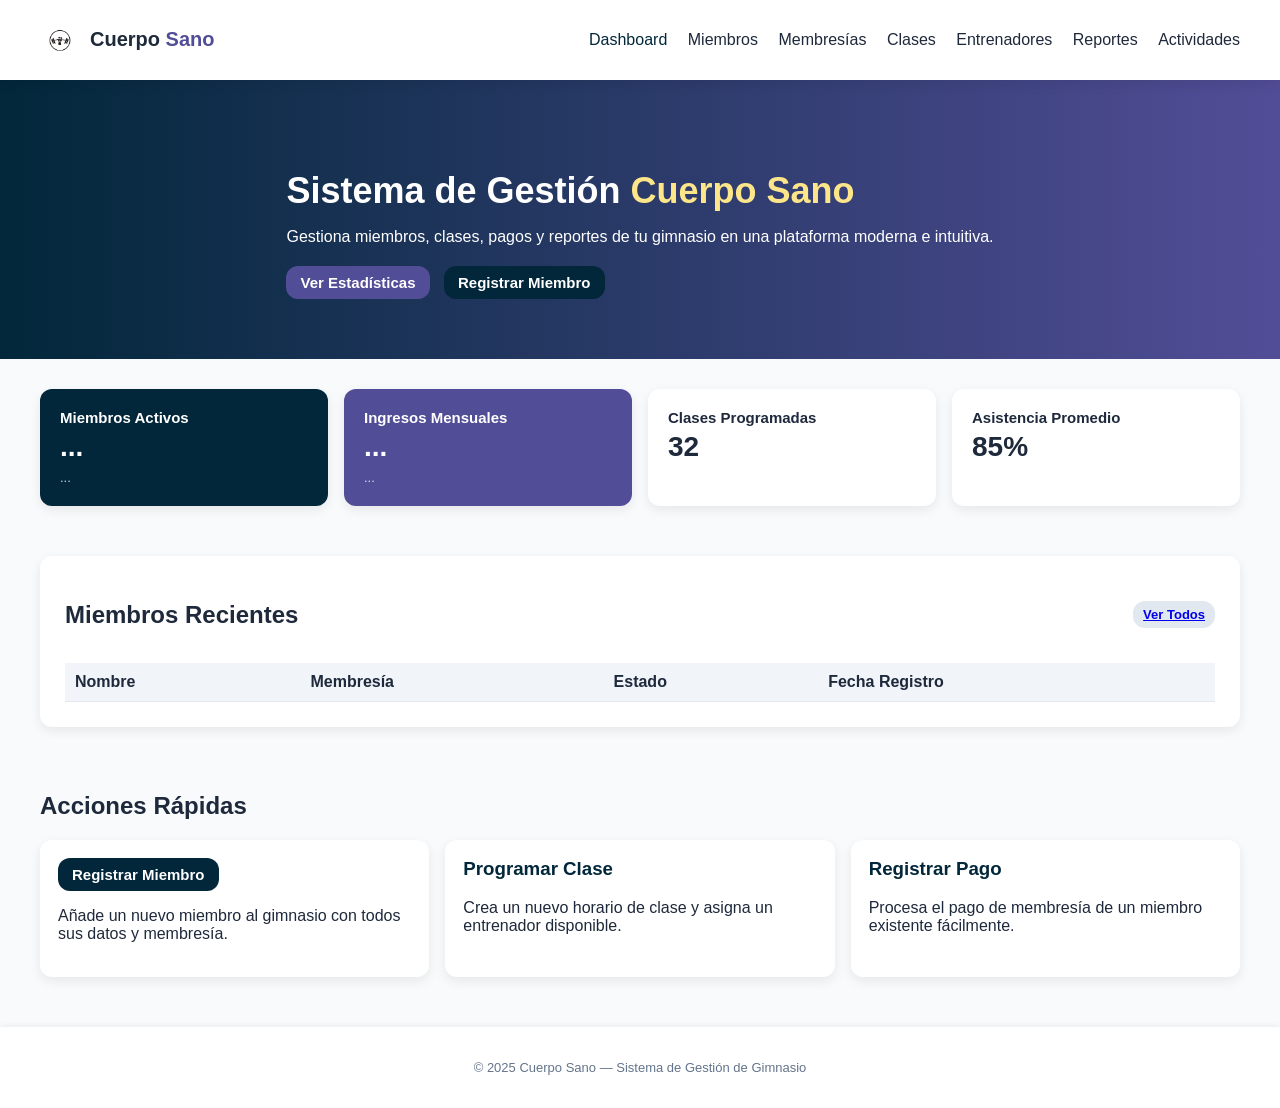
==== commit f722e416: "actividades" ====
--- a/index.html
+++ b/index.html
@@ -19,6 +19,7 @@
       <a href="/page/clases.html">Clases</a>
       <a href="/page/entrenadores.html">Entrenadores</a>
       <a href="/page/reportes.html">Reportes</a>
+      <a href="/page/actividades.html">Actividades</a>
     </nav>
   </header>
 
